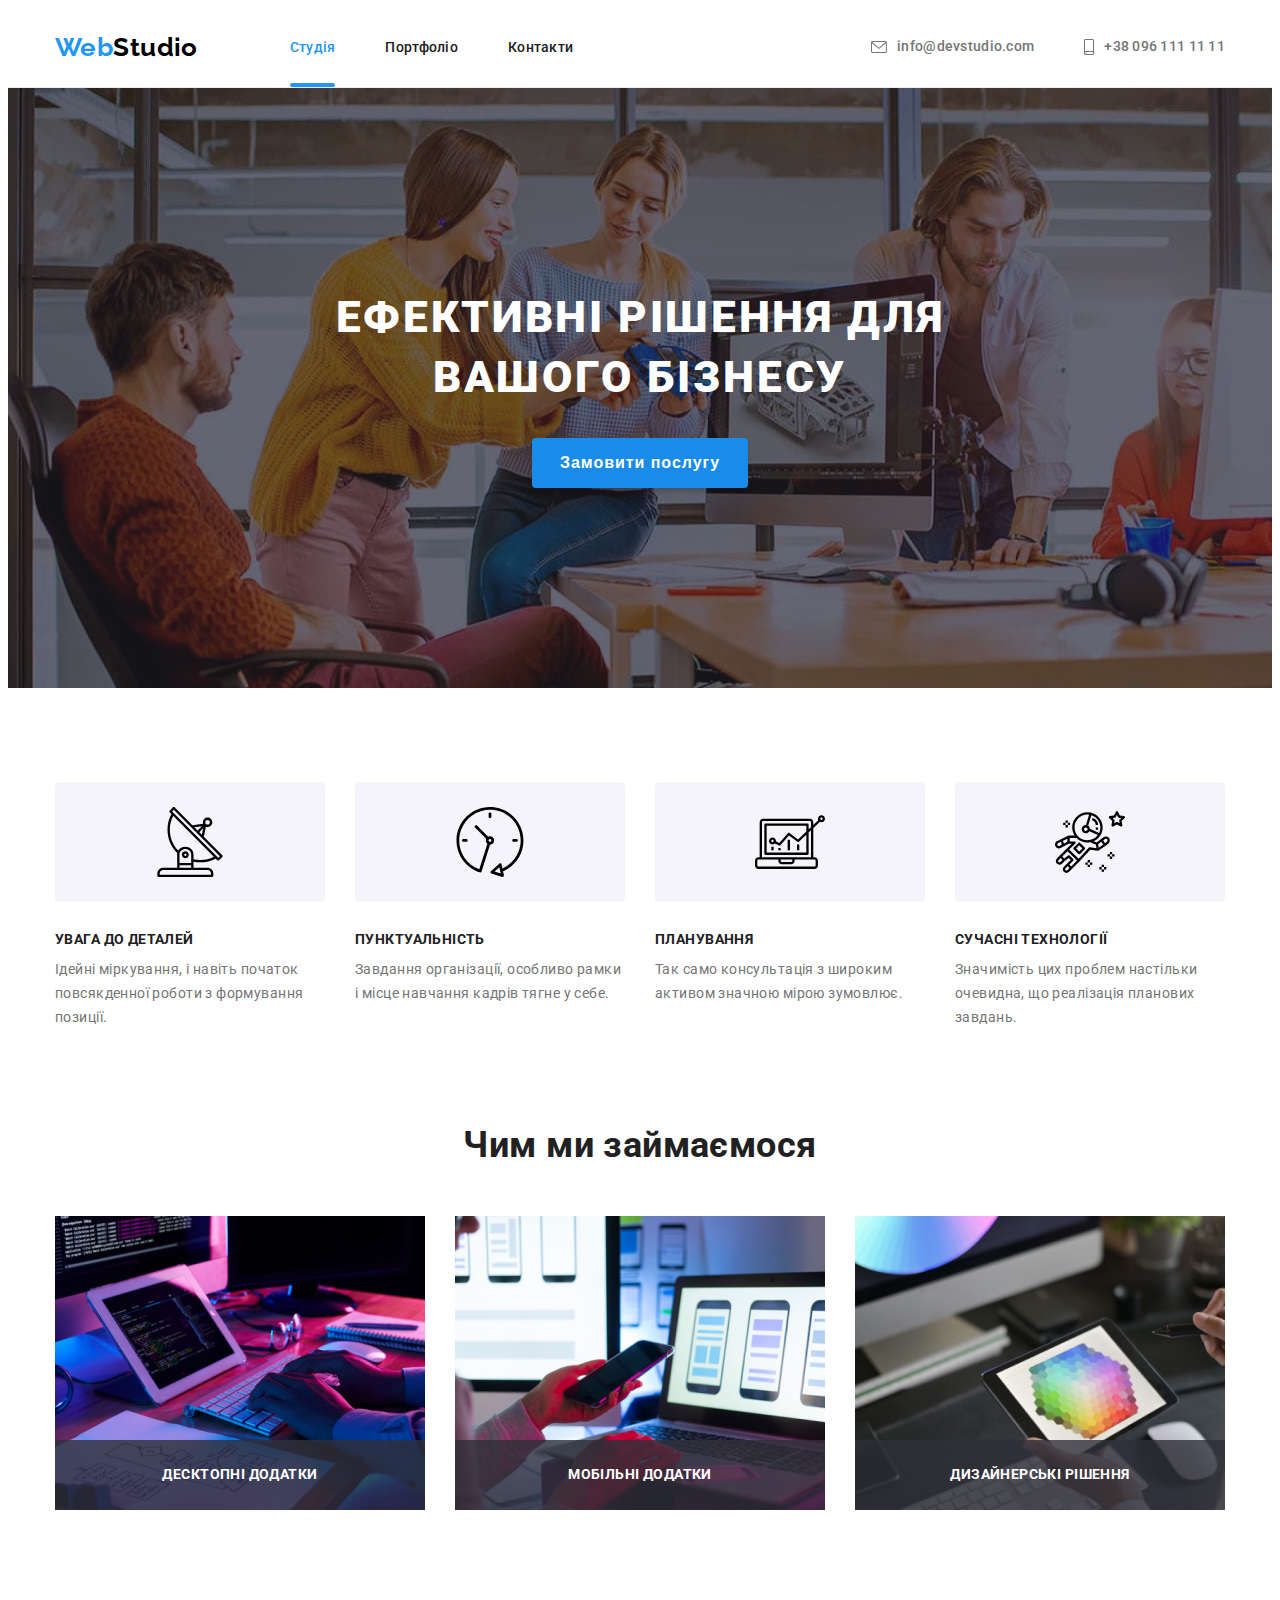
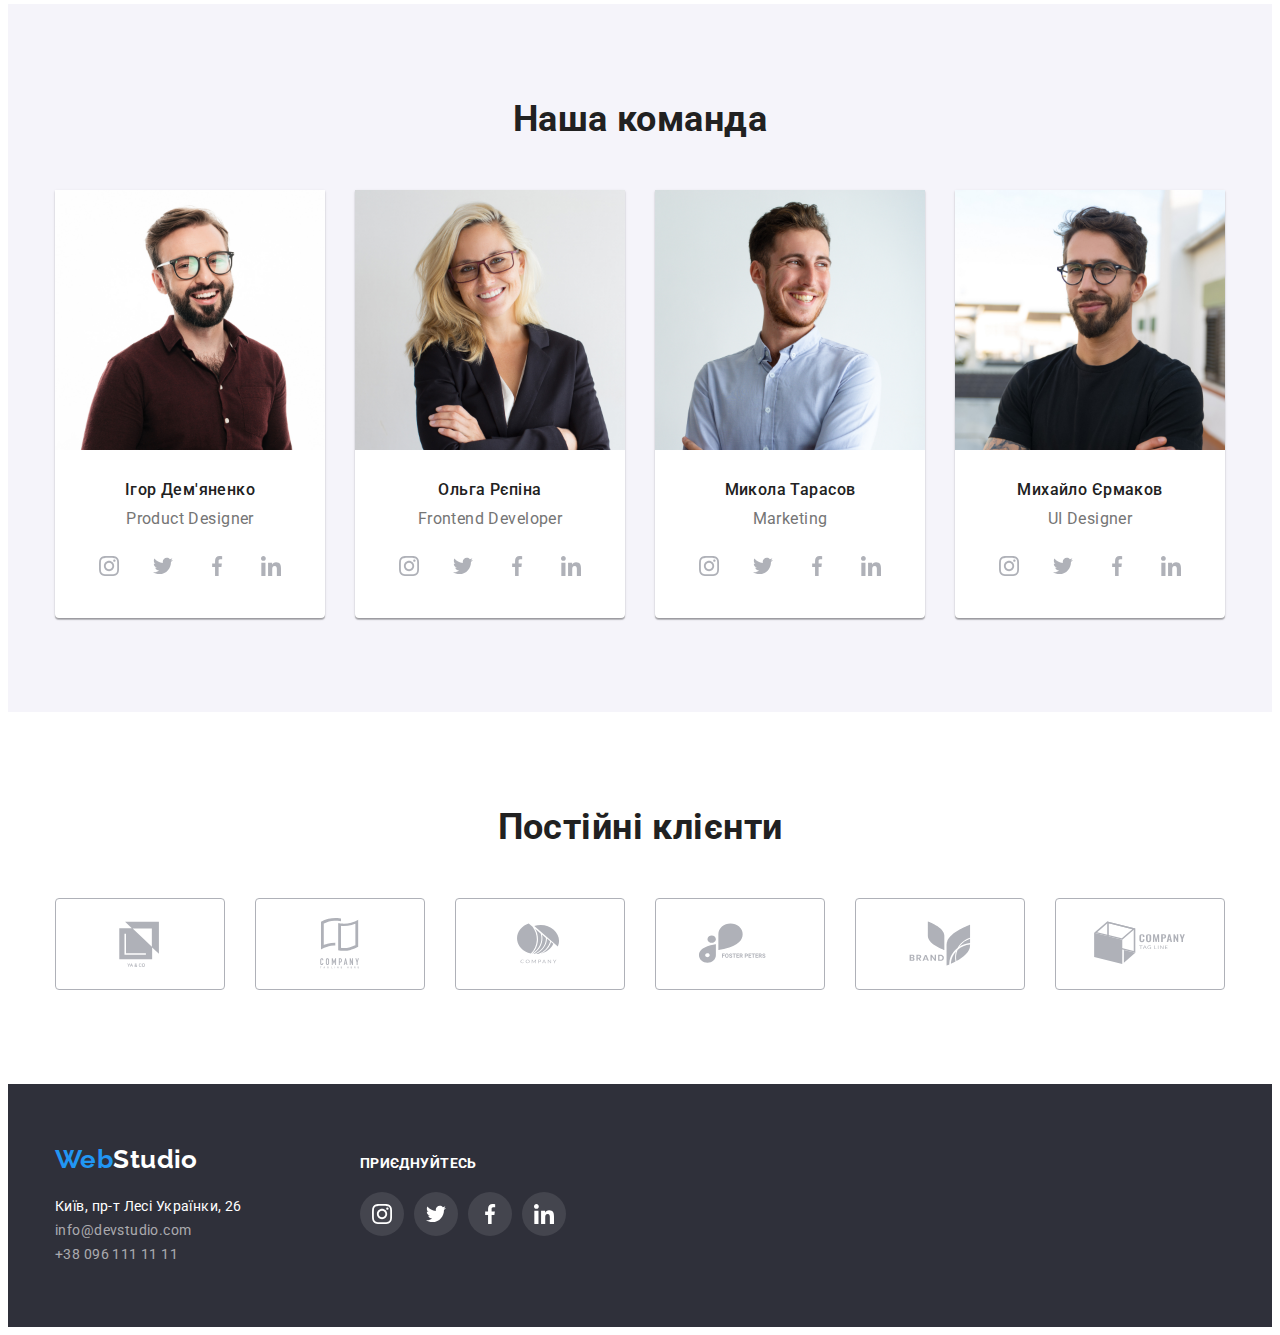
==== index.html @ 35d329d9 "оформлення форми" ====
<!DOCTYPE html>
<html lang="uk">
<head>
    <meta charset="UTF-8">  
    <meta http-equiv="X-UA-Compatible" content="IE=edge">
    <meta name="viewport" content="width=device-width, initial-scale=1.0">
    <title lang="en">WebStudio</title>
    <link rel="preconnect" href="https://fonts.googleapis.com">
    <link rel="preconnect" href="https://fonts.gstatic.com" crossorigin>
    <link href="https://fonts.googleapis.com/css2?family=Raleway:wght@700&display=swap" rel="stylesheet">
    <link rel="preconnect" href="https://fonts.googleapis.com">
    <link rel="preconnect" href="https://fonts.gstatic.com" crossorigin>
    <link href="https://fonts.googleapis.com/css2?family=Roboto:wght@400;500;700;900&display=swap" rel="stylesheet">
    <link rel="stylesheet" href="https://cdnjs.cloudflare.com/ajax/libs/modern-normalize/1.1.0/modern-normalize.min.css" integrity="sha512-wpPYUAdjBVSE4KJnH1VR1HeZfpl1ub8YT/NKx4PuQ5NmX2tKuGu6U/JRp5y+Y8XG2tV+wKQpNHVUX03MfMFn9Q==" crossorigin="anonymous" referrerpolicy="no-referrer" />
    <link rel="stylesheet" href="./css/styles.css" />
</head>

<body>

    <header class="header">
        <div class="container header-container">
            <nav class="navigation">
                <a class="logo-link" href="index.html"> 
                    Web<span class="logo-link-black">Studio</span>
                </a>

                <ul class="nav-list list">
                    <li class="nav-list-item">
                        <a class="nav-list-item-link link current" href="index.html">Студія</a></li>
                    <li class="nav-list-item">
                        <a class="nav-list-item-link link" href="portfolio.html">Портфоліо</a></li>
                    <li class="nav-list-item">
                        <a class="nav-list-item-link link" href="#контакти">Контакти</a></li>
                    </ul>
            </nav>
        
            <ul class="contact-list list">
            <!--посилання, що відкриває вікно для написання електронного листа та посилання на здійснення дзвінку-->
                <li class="contact-list-item list"> 
                    <a class="contact-list-link" href="mailto:info@devstudio.com">
                        <svg class="email-icon">
                            <use href="./img/icons.svg#envelope"></use>
                        </svg>info@devstudio.com</a></li>
                <li class="contact-list-item list"> 
                    <a class="contact-list-link" href="tel:+380961111111">
                        <svg class="phone-icon">
                            <use href="./img/icons.svg#smartphone"></use>
                        </svg>+38 096 111 11 11</a></li>
            </ul>
        </div>
    </header>

    <main>
        <!-- HERO -->
        <section class="hero">
            <div class="container hero-container">
                <h1 class="main-title">Ефективні рішення для вашого бізнесу</h1>
                <button type="button" class="modal-btn" data-modal-open>Замовити послугу</button>
            </div>
        </section>

        <section class="section">
            <div class="container features-container">
                <ul class="features-list list">

                    <li class="feature-item list">
                        <div class="feature-background-icon">
                            <svg class="feature-icon">
                                <use href="./img/icons.svg#antenna"></use>
                            </svg>
                        </div>
                        <h3 class="title-description">УВАГА ДО ДЕТАЛЕЙ</h3>
                        <p class="description" >Ідейні міркування, і навіть початок повсякденної роботи з формування позиції.</p>
                    </li>

                    <li class="feature-item list">
                        <div class="feature-background-icon">
                            <svg class="feature-icon">
                                <use href="./img/icons.svg#clock"></use>
                            </svg>
                        </div>
                        <h3 class="title-description">ПУНКТУАЛЬНІСТЬ</h3>
                        <p class="description">Завдання організації, особливо рамки і місце навчання кадрів тягне у себе.</p>
                    </li>

                    <li class="feature-item list">
                        <div class="feature-background-icon">
                            <svg class="feature-icon">
                                <use href="./img/icons.svg#diagram"></use>
                            </svg>
                        </div>
                        <h3 class="title-description">ПЛАНУВАННЯ</h3>
                        <p class="description">Так само консультація з широким активом значною мірою зумовлює.</p>
                    </li>

                    <li class="feature-item list">
                        <div class="feature-background-icon">
                            <svg class="feature-icon">
                                <use href="./img/icons.svg#astronaut"></use>
                            </svg>
                        </div>
                        <h3 class="title-description">СУЧАСНІ ТЕХНОЛОГІЇ</h3>
                        <p class="description">Значимість цих проблем настільки очевидна, що реалізація планових завдань.</p>
                    </li>
                </ul>
            </div>
        </section>
        
        <section class="servise-section section">
            <div class="service-container container">
                <h2 class="section-title">Чим ми займаємося</h2>
                <ul class="servise-list list">
                    <li class="servise-item">
                        <div class="service-thumb">
                            <img src="./img/box1.jpg" alt="photo 1" width="370"/>
                            <p class="servise-description">Десктопні додатки</p>
                        </div>
                    </li>
                    <li class="servise-item">
                        <div class="service-thumb">
                            <img src="./img/box2.jpg" alt="photo 2" width="370"/>
                            <p class="servise-description">Мобільні додатки</p>
                        </div>
                    </li>
                    <li class="servise-item">
                        <div class="service-thumb">
                            <img src="./img/box3.jpg" alt="photo 3" width="370"/>
                            <p class="servise-description">Дизайнерські рішення</p>
                        </div>
                    </li>
                </ul>
            </div>
        </section>

        <section class="team-section section">
            <div class="team-container container">
                <h2 class="section-title">Наша команда</h2>
                <ul class="team"> 
                    <li class="team-list list">
                    <!--Фотографії з працівниками з зазначенням імені та посади-->
                        <img src="./img/img.jpg" alt="Фото" width="270"/>
                            <div class="team-container-list">
                                <h3 class="team-title-description">Ігор Дем'яненко</h3>
                                <p class="team-description">Product Designer</p>
                                <ul class="social-container list">
                                    <li class="social-list-item">
                                        <a href="#" class="social-item-link">
                                            <svg class="social-icon">
                                                <use href="./img/icons.svg#instagram"></use>
                                            </svg>
                                        </a>
                                    </li>
                                    <li class="social-list-item">
                                    <a href="#" class="social-item-link">
                                        <svg class="social-icon">
                                            <use href="./img/icons.svg#twitter"></use>                                                           </use>
                                        </svg>
                                    </a>
                                </li>
            
                                <li class="social-list-item">
                                    <a href="#" class="social-item-link">
                                        <svg class="social-icon">
                                            <use href="./img/icons.svg#facebook"></use>                                                           </use>
                                        </svg>
                                    </a>
                                </li>
            
                                <li class="social-list-item">
                                    <a href="#" class="social-item-link">
                                        <svg class="social-icon">
                                            <use href="./img/icons.svg#linkedin"></use>                                                           </use>
                                        </svg>
                                    </a>
                                </li>
                            </ul>
                        </div>
                    </li>

                    <li class="team-list list">
                        <!--Фотографії з працівниками з зазначенням імені та посади-->
                        <img src="./img/img1.jpg" alt="Фото" width="270"/>
                        <div class="team-container-list">
                            <h3 class="team-title-description">Ольга Рєпіна</h3>
                            <p class="team-description">Frontend Developer</p>
                            <ul class="social-container list">
                                <li class="social-list-item">
                                    <a href="#" class="social-item-link">
                                        <svg class="social-icon">
                                            <use href="./img/icons.svg#instagram"></use>
                                        </svg>
                                    </a>
                                </li>
            
                                <li class="social-list-item">
                                    <a href="#" class="social-item-link">
                                        <svg class="social-icon">
                                            <use href="./img/icons.svg#twitter"></use>                                                           </use>
                                        </svg>
                                    </a>
                                </li>
            
                                <li class="social-list-item">
                                    <a href="#" class="social-item-link">
                                        <svg class="social-icon">
                                            <use href="./img/icons.svg#facebook"></use>                                                           </use>
                                        </svg>
                                    </a>
                                </li>
            
                                <li class="social-list-item">
                                    <a href="#" class="social-item-link">
                                        <svg class="social-icon">
                                            <use href="./img/icons.svg#linkedin"></use>                                                           </use>
                                        </svg>
                                    </a>
                                </li>
                            </ul>
                        </div>
                    </li>

                    <li class="team-list list">
                        <!--Фотографії з працівниками з зазначенням імені та посади-->
                        <img src="./img/img2.jpg" alt="Фото" width="270"/>
                        <div class="team-container-list">
                            <h3 class="team-title-description">Микола Тарасов</h3>
                            <p class="team-description">Marketing</p>
                            <ul class="social-container list">
                                <li class="social-list-item">
                                    <a href="#" class="social-item-link">
                                        <svg class="social-icon">
                                            <use href="./img/icons.svg#instagram"></use>
                                        </svg>
                                    </a>
                                </li>
            
                                <li class="social-list-item">
                                    <a href="#" class="social-item-link">
                                        <svg class="social-icon">
                                            <use href="./img/icons.svg#twitter"></use>                                                           </use>
                                        </svg>
                                    </a>
                                </li>
            
                                <li class="social-list-item">
                                    <a href="#" class="social-item-link">
                                        <svg class="social-icon">
                                            <use href="./img/icons.svg#facebook"></use>                                                           </use>
                                        </svg>
                                    </a>
                                </li>
            
                                <li class="social-list-item">
                                    <a href="#" class="social-item-link">
                                        <svg class="social-icon">
                                            <use href="./img/icons.svg#linkedin"></use>                                                           </use>
                                        </svg>
                                    </a>
                                </li>
                            </ul>
                        </div>
                    </li>

                    <li class="team-list list">
                        <!--Фотографії з працівниками з зазначенням імені та посади-->
                        <img src="./img/img3.jpg" alt="Фото" width="270"/>
                        <div class="team-container-list">
                            <h3 class="team-title-description">Михайло Єрмаков</h3>
                            <p class="team-description">UI Designer</p>
                            <ul class="social-container list">
                                <li class="social-list-item">
                                    <a href="#" class="social-item-link">
                                        <svg class="social-icon">
                                            <use href="./img/icons.svg#instagram"></use>
                                        </svg>
                                    </a>
                                </li>
            
                                <li class="social-list-item">
                                    <a href="#" class="social-item-link">
                                        <svg class="social-icon">
                                            <use href="./img/icons.svg#twitter"></use>                                                           </use>
                                        </svg>
                                    </a>
                                </li>
            
                                <li class="social-list-item">
                                    <a href="#" class="social-item-link">
                                        <svg class="social-icon">
                                            <use href="./img/icons.svg#facebook"></use>                                                           </use>
                                        </svg>
                                    </a>
                                </li>
            
                                <li class="social-list-item">
                                    <a href="#" class="social-item-link">
                                        <svg class="social-icon">
                                            <use href="./img/icons.svg#linkedin"></use>                                                           </use>
                                        </svg>
                                    </a>
                                </li>
                            </ul>
                        </div>
                    </li>
                </ul>
            </div>
        </section>

        <section class="clients section">
            <div class="clients-container">
                <h2 class="section-title">Постійні клієнти</h2>
                <ul class="clients-list">
                    <li class="clients-icon">
                        <a href="#" class="clients-link">
                            <svg class="icon-client">
                                <use href="./img/icons.svg#client-1"></use>
                            </svg>
                        </a>
                    </li>
                    <li class="clients-icon">
                        <a href="#" class="clients-link">
                            <svg class="icon-client">
                                <use href="./img/icons.svg#client-2"></use>
                            </svg>
                        </a>
                    </li>

                    <li class="clients-icon">
                        <a href="#" class="clients-link">
                            <svg class="icon-client">
                                <use href="./img/icons.svg#client-3"></use>
                            </svg>
                        </a>
                    </li>

                    <li class="clients-icon">
                        <a href="#" class="clients-link">
                            <svg class="icon-client">
                                <use href="./img/icons.svg#client-4"></use>
                            </svg>
                        </a>
                    </li>

                    <li class="clients-icon">
                        <a href="#" class="clients-link">
                            <svg class="icon-client">
                                <use href="./img/icons.svg#client-5"></use>
                            </svg>
                        </a>
                    </li>

                    <li class="clients-icon">
                        <a href="#" class="clients-link">
                            <svg class="icon-client">
                                <use href="./img/icons.svg#client-6"></use>
                            </svg>
                        </a>
                    </li>
                </ul>

            </div>

        </section>
    </main>    

    <footer class="footer">
        <div class="footer-container container">
            <div class="footer-address-container">
                <ul class="footer-list">
                    <a class="logo-link link" href="index.html"> 
                        Web<span class="logo-link-white">Studio</span>
                    </a>
                                        
                    <address class="footer-address">
                            <ul class="footer-adress-list list">
                                <li class="footer-contact-list"> 
                                    <a class="footer-adress-link link" href="address">Київ, пр-т Лесі Українки, 26</a></li>
                                <li class="footer-contact-list"> 
                                    <a class="footer-contact-link link" href="mailto:info@devstudio.com">info@devstudio.com</a></li>
                                <li class="footer-contact-list"> 
                                    <a class="footer-contact-link link" href="tel:+380961111111">+38 096 111 11 11</a></li>
                            </ul>
                    </address>
                </ul>
            </div>

            <div class="social-list footer-social-container">
                <p class="footer-social">приєднуйтесь</p>
                <ul class="social-container list">
                    <li class="social-list-item">
                        <a href="#" class="footer-social-item-link">
                            <svg class="social-icon">
                                <use href="./img/icons.svg#instagram"></use>
                            </svg>
                        </a>
                    </li>
                    <li class="social-list-item">
                    <a href="#" class="footer-social-item-link">
                        <svg class="social-icon">
                            <use href="./img/icons.svg#twitter"></use>                                                           </use>
                        </svg>
                    </a>
                </li>

                <li class="social-list-item">
                    <a href="#" class="footer-social-item-link">
                        <svg class="social-icon">
                            <use href="./img/icons.svg#facebook"></use>                                                           </use>
                        </svg>
                    </a>
                </li>

                <li class="social-list-item">
                    <a href="#" class="footer-social-item-link">
                        <svg class="social-icon">
                            <use href="./img/icons.svg#linkedin"></use>                                                           </use>
                        </svg>
                    </a>
                </li>
            </ul>
            </div>
        </footer>


        <div class="backdrop is-hidden" data-modal>
            <div class="modal">
                <button data-modal-close type="button" class="close-button">
                    <svg class="close">
                        <use href="./img/icons.svg#close-black-18dp"></use>
                    </svg>
                </button>

                <p class="form-title">Залиште свої дані, ми вам передзвонимо</p>
                <div class="form-box">
                    <div class="form-field">
                        <label for="name" class="form-label">Ім'я
                            <input type="text" class="form-input" name="name">
                                <svg class="input-icon">
                                    <use href="./img/icons.svg#person-black-18dp"></use>
                                </svg>
                        </input>
                        </label>
                    </div>

                    <div class="form-field">
                        <label for="tel" class="form-label">Телефон
                            <svg class="input-icon">
                                <use href="./img/icons.svg#phone-black-18dp"></use>
                            </svg>
                            <input type="tel" class="form-input" name="tel">
                            </input>
                        </label>
                    </div>

                    <div class="form-field">
                        <label for="email" class="form-label">Пошта
                            <input type="email" class="form-input" name="email">
                                <svg class="input-icon">
                                    <use href="./img/icons.svg#email-black-18dp"></use>
                                </svg>
                            </input>
                        </label>
                    </div>

                    <div class="form-field">
                        <label for="comment" class="form-label">Коментар
                            <textarea for="comment" class="form-input-comment" placeholder="Введіть текст"></textarea>
                        </label>
                    </div>

                </div>

                <button type="submit" class="form-button">Відправити</button>
            </div>
        </div>
    <script src="./js/modal.js"></script>    
</body>

</html>
---- css/styles.css ----
:root {
--primary-font-family: "Roboto", sans-serif;
--secondary-font-family: "Raleway", sans-serif;
--primary-text-color: #212121;
--secondary-text-color: #757575;
--main-text-title-color: #FFFFFF;
--color-hover: #2196F3;
--black-background: #2F303A;
--header-logo-black: #000000;
--team-background: #F5F4FA;
--outline-portfolio-card-color: #EEEEEE;
--filter-button-background: #F5F4FA;
--border-bottom-color: #ECECEC;
--background-hero: #C4C4C4;
--fill-icon: #AFB1B8;
}
html {
    box-sizing: border-box;
}
*, ::after, ::before {
    box-sizing: border-box;
}

body {
    font-family: var(--primary-font-family);
    color: var(--primary-text-color);
    letter-spacing: 0.03em;
    font-size: 14px;
    font-weight: 400;
}

.list,
.link {
    list-style: none;
    text-decoration: none;
}

h1, h2, h3, h4, h5, h6, p {
    margin-top: 0;
    margin-bottom: 0;
}
 ul,
 li {
    margin-top: 0;
    margin-bottom: 0;
    padding-left: 0;
    list-style: none;
 }
 img {
    display: block;
    height: auto;
    max-width: 100%;
 }
.container {
    width: 1200px;
    padding-left: 15px;
    padding-right: 15px;
    margin-left: auto;
    margin-right: auto;
    }

/* Logo-link start */
.logo-link {
    text-decoration: none;
    font-family: var(--secondary-font-family);
    font-weight: 700;
    font-size: 26px;
    line-height: 1.19;
    /* identical to box height */
    color: var(--color-hover);
    margin-right: 92px;
}
.logo-link-black {
    text-decoration: none;
    font-family: var(--secondary-font-family);
    font-weight: 700;
    font-size: 26px;
    line-height: 1.19;
    /* identical to box height */
    color: var(--header-logo-black)
}
/* Logo-link end */

/* Header start */
.header-container {
    display: flex;
    align-items: center;
}
.header {
    padding-top: 24px;
    padding-bottom: 25px;
    height: 80px;
    border-bottom: 1px solid var(--border-bottom-color);
}
.navigation {
    display: flex;
    align-items: center;
}
.nav-list,
.contact-list {
    display: flex;
    align-items: center;
}
.nav-list-item-link {
    font-weight: 500;
    line-height: 1.14;
    letter-spacing: 0.02em;
    color: var(--primary-text-color);
}
.nav-list-item .link.current:after {
    content: "";
    position: absolute;
    top: 44px;
    left: 0px;

    display: block;
    width: 100%;
    height: 4px;
    border-radius: 2px;
    background: var(--color-hover);
    opacity: 1;
}
.nav-list-item{
    position: relative;

}
.link.current {
    color: var(--color-hover);
}

.nav-list-item:not(:last-child),
.contact-list-item:not(:last-child) {
    margin-right: 50px;
}
.contact-list-link {
    text-decoration: none;
    font-weight: 500;
    line-height: 1.14;
    letter-spacing: 0.02em;
    color: var(--secondary-text-color);

    fill: currentColor;
    display: flex;
    align-items: center;

    transition-property: color;
    transition-duration: 250ms;
    transition-timing-function: (0.4, 0, 0.2, 1);
}
.email-icon {
    width: 16px;
    height: 12px;
    margin-right: 10px;
}
.phone-icon {
    width: 10px;
    height: 16px;
    margin-right: 10px;
}

.contact-list-link:hover,
.contact-list-link:focus {
    color: var(--color-hover);
}

.contact-list {
    margin-left: auto;
}
/* Navigation end */

/* HERO */
.hero {
    background: var(--background-hero);
    max-width: 1600px;
    margin-left: auto;
    margin-right: auto;
    padding-top: 200px;
    padding-bottom: 200px;
    text-align: center;
    background-image: linear-gradient(to right, rgba(47, 48, 58, 0.4), rgba(47, 48, 58, 0.4)), url(../img/hero.jpg);
}

.main-title {
    font-weight: 900;
    font-size: 44px;
    line-height: 1.36;
    /* or 136% */
    letter-spacing: 0.06em;
    text-transform: uppercase;
    color: var(--main-text-title-color);
    width: 696px;
    margin-left: auto;
    margin-right: auto;
    text-align: center;
}

.modal-btn {
    font-weight: 700;
    font-size: 16px;
    line-height: 1.88;
    /* identical to box height, or 188% */
    min-width: 216px;
    padding: 10px 16px;
    letter-spacing: 0.06em;
    color: var(--main-text-title-color);
    box-shadow: 0px 4px 4px rgba(0, 0, 0, 0.15);
    border-radius: 4px;
    border: 0px;
    background: #188CE8;
    cursor: pointer;
    margin-top: 30px;
}

.modal-btn:active {
    background: var(--color-hover);
}
/* HERO END */

/* section start */
.section {
    padding-top: 94px;
    padding-bottom: 94px;
}
.features-container {
    display: flex;
}
.features-list {
    gap: 30px;
    display: flex;
}
.feature-background-icon {
    background-color: var(--filter-button-background);
    border-radius: 4px;
    width: 270px;
    height: 120px;
    margin-bottom: 30px;
    display: flex;
    justify-content: center;
    align-items: center;
}
.feature-icon {
    width: 70px;
    height: 70px;
}

.title-description {
    font-weight: 700;
    line-height: 1.14;
    font-size: 14px;
    text-transform: uppercase;
    color: var(--primary-text-color);
    margin-bottom: 10px;
}
.description{
    line-height: 1.71;
    /* or 171% */
    color: var(--secondary-text-color);
}
.servise-section {
    padding-top: 0px;
}
.section-title {
    font-weight: 700;
    font-size: 36px;
    line-height: 1.17;
    color: var(--primary-text-color);
    margin-bottom: 50px;
    text-align: center;
}
.servise-list {
    display: flex;
}
.service-thumb {
    position: relative;

}
.servise-item:not(:last-child) {
    margin-right: 30px;
}
.servise-description {
    font-weight: 700;
    line-height: 1.14;
    text-align: center;
    text-transform: uppercase;
    color: var(--main-text-title-color);
    background: rgba(47, 48, 58, 0.8);
    width: 100%;
    height: 70px;
    display: flex;
    justify-content: center;
    align-items: center;

    position: absolute;
    bottom: 0;

    opacity: 1;
}

.servise-list,
.servise-item,
.team,
.footer-adress-link,
.footer-adress-list,
.footer-contact-link {
    font-style: normal;
}
/* Features end */

/* Our team start */
.team {
    display: flex;
    flex-wrap: wrap;
    justify-content: space-between;
}
.team-section {
    height: auto;
    background: var(--team-background);
}

.team-list {
    display: block;
    background: var(--main-text-title-color);
    /* material shadow v1 */
    box-shadow: 0px 1px 3px rgba(0, 0, 0, 0.12), 0px 1px 1px rgba(0, 0, 0, 0.14), 0px 2px 1px rgba(0, 0, 0, 0.2);
    border-radius: 0px 0px 4px 4px;
    text-align: center;
}
.team-container-list {
    padding-top: 30px;
    padding-bottom: 30px;
}
.team-title-description {
    font-weight: 500;
    font-size: 16px;
    line-height: 1.19;
    /* identical to box height */
    color: var(--primary-text-color);
    margin-bottom: 10px;
}
.team-description {
    font-size: 16px;
    line-height: 1.19;
    /* identical to box height */
    color: var(--secondary-text-color);
    margin-bottom: 16px;
}
/* social link start */
.social-container {
    font-weight: 700;
    line-height: 1.14;
    text-transform: uppercase;
    color: var(--main-text-title-color);
    display: flex;
    justify-content: center;
    align-content: center;

}
.social-list-item {
    height: 44px;
    width: 44px;
    display: flex;
    align-content: center;
    justify-content: center;
    background: rgba(255, 255, 255, 0.1);
    border-radius: 50%;

}
.social-list-item:not(:last-child) {
    margin-right: 10px;
}
.social-item-link {
    height: 100%;
    width: 100%;
    display: flex;
    align-content: center;
    justify-content: center;
    border-radius: 50%;
    padding: 12px;
    fill: var(--fill-icon);

    transition-property: background-color, fill, stroke;
    transition-duration: 250ms, 250ms;
    transition-timing-function: cubic-bezier(0.4, 0, 0.2, 1), cubic-bezier(0.4, 0, 0.2, 1);
}

.social-item-link:hover,
.social-item-link:focus {
    background-color: var(--color-hover);
    fill: var(--main-text-title-color);
    stroke: 1px solid #000000;
}

/* Our team end */

/* Clients start */

.clients-container {
    height: 184px;
    width: 1170px;
    margin-left: auto;
    margin-right: auto;
}
.clients-list {
    margin-top: 50px;
    display: flex;
    justify-content: space-between;
    text-align: center;
}
.clients-icon {
    width: 170px;
    height: 92px;
    justify-content: space-between;
    text-align: center;
    display: flex;

}
.clients-link {
    width: 100%;
    height: 100%;
    fill: var(--fill-icon);
    padding: 16px 32px;
    border: 1px solid #AFB1B8;
    border-radius: 4px;

    transition-property: border, fill;
    transition-duration: 250ms, 250ms;
    transition-timing-function: cubic-bezier(0.4, 0, 0.2, 1), cubic-bezier(0.4, 0, 0.2, 1);
}

.icon-client {
    width: 100%;
    height: 100%;
}
.clients-link:hover,
.clients-link:focus {
    border: 1px solid var(--color-hover);
    fill: var(--color-hover);
}
/* Clients end */

/* Footer start */
.footer {
    padding-top: 60px;
    padding-bottom: 60px;
    background: var(--black-background);
}

.footer-container {
    display: flex;
    margin-right: auto;
    align-items: baseline;
}
.footer-address-container {
    width: auto;
    margin-right: 70px;
}

.logo-link {
    text-decoration: none;
    font-family: var(--secondary-font-family);
    font-weight: 700;
    font-size: 26px;
    line-height: 1.19;
    /* identical to box height */
    color: var(--color-hover);
}
.logo-link-white {
    font-weight: 700;
    font-size: 26px;
    line-height: 1.19;
    /* identical to box height */
    color: var(--main-text-title-color);
}
.footer-adress-link {
    line-height: 1.71;
    /* or 171% */
    color: var(--main-text-title-color);
}
.footer-contact-link {
    line-height: 1.71;
    /* or 171% */
    color: rgba(255, 255, 255, 0.6);
}
.footer-adress-list {
    margin-top: 20px;
}
.footer-adress-list:not(:last-child) {
    margin-bottom: 9px;
}
.footer-social-container {
    gap: 10px;
}
.footer-social {
    color: var(--main-text-title-color);
    font-weight: 700;
    line-height: 1.14;
    text-transform: uppercase;
    margin-bottom: 20px;
}

.footer-social-item-link {
    height: 100%;
    width: 100%;
    display: flex;
    align-content: center;
    justify-content: center;
    border-radius: 50%;
    padding: 12px;
    fill: var(--main-text-title-color);

    transition-property: background-color;
    transition-duration: 250ms;
    transition-timing-function: cubic-bezier(0.4, 0, 0.2, 1);

}
.footer-social-item-link:hover,
.footer-social-item-link:focus {
    background-color: var(--color-hover);
}
/* Footer end */

/* Portfolio start */
.nav-list-item-link {
    transition-property: color;
    transition-duration: 250ms;
    transition-timing-function: cubic-bezier(0.4, 0, 0.2, 1);
}

.nav-list-item-link:hover,
.nav-list-item-link:focus {
    color: var(--color-hover);
}

/* Portfolio filter start */

.filter-btn-list {
    display: flex;
    justify-content: center;
}
.filter-btn-list-item:not(:last-child) {
    margin-right: 8px;
    margin-bottom: 50px;
}
.filter-btn {
    font-weight: 500;
    font-size: 16px;
    line-height: 1.63;
    /* identical to box height, or 162% */
    color: var(--primary-text-color);
    background: var(--filter-button-background);
    border-radius: 4px;
    cursor: pointer;
    border: 0;
    text-align: center;
    padding: 6px 22px;

    transition-property: color, background-color, box-shadow;
    transition-duration: 250ms, 250ms, 250ms;
    transition-timing-function: cubic-bezier(0.4, 0, 0.2, 1), cubic-bezier(0.4, 0, 0.2, 1), cubic-bezier(0.4, 0, 0.2, 1);
}

.filter-btn:active,
.filter-btn:hover,
.filter-btn:focus {
    color: var(--main-text-title-color);
    background-color: var(--color-hover);
    box-shadow: 0px 3px 1px rgba(0, 0, 0, 0.1), 0px 1px 2px rgba(0, 0, 0, 0.08), 0px 2px 2px rgba(0, 0, 0, 0.12);
}
/* Portfolio filter end */

/* Portfolio Card Set start*/
.portfolio-list-item {
    padding: 0;
    margin: 0;
    background: var(--main-text-title-color);
}

.portfolio-list {
    display: flex;
    flex-wrap: wrap;
    margin-top: -30px;
    margin-left: -30px;
}

.portfolio-list-item {
    flex-basis: calc(100% / 3 -30px);
    margin-left: 30px;
    margin-top: 30px;

    transition: box-shadow 250ms cubic-bezier(0.4, 0, 0.2, 1);
}

.portfolio-thumb {
    position: relative;
    display: flex;
    width: 370px;

    overflow: hidden;
}

.thumb-description {
    position: absolute;
    font-size: 18px;
    line-height: 1.56;
    color: var(--main-text-title-color);

    top: 20%;
    left: 9%;
    right: 9%;

}

.description-overlay {
    position: absolute;
    width: 100%;
    height: 100%;
    background: rgba(33, 150, 243, 0.9);
    bottom: 0;
    right: 0;

    transform: translateY(100%);
    transition: transform 250ms cubic-bezier(0.4, 0, 0.2, 1);
}

.portfolio-list-item:hover,
.portfolio-list-item:focus {
    box-shadow: 0px 1px 1px rgba(0, 0, 0, 0.12), 0px 4px 4px rgba(0, 0, 0, 0.06), 1px 4px 6px rgba(0, 0, 0, 0.16);
}

.portfolio-list-item:hover .description-overlay {
    transform: translateY(0);
}
.total-description {
    border-bottom: 1px solid var(--outline-portfolio-card-color);
    border-left: 1px solid var(--outline-portfolio-card-color);
    border-right: 1px solid var(--outline-portfolio-card-color);
    padding: 20px 24px;
}

.title-portfolio-description {
    font-weight: 700;
    font-size: 18px;
    line-height: 2;
    /* identical to box height, or 200% */
    letter-spacing: 0.06em;
    color: var(--primary-text-color);
    margin-bottom: 4px;
}
.portfolio-description {
    font-size: 16px;
    line-height: 1.88;
    /* identical to box height, or 188% */
    color: var(--secondary-text-color);
}
/* Portfolio Card Set end */

.backdrop {
    position: fixed;
    top: 0;
    left: 0;
    width: 100%;
    height: 100%;
    background: rgba(0, 0, 0, 0.2);

    opacity: 1;
    transition: opacity 250ms cubic-bezier(0.4, 0, 0.2, 1);
}

.backdrop.is-hidden {
    opacity: 0;
    pointer-events: none;
    visibility: hidden;
}

.backdrop.is-hidden .modal {
    transform: translate(-50%, -50%) scale(0.5);
}
.modal {
    position: absolute;
    top: 50%;
    left: 50%;
    transform: translate(-50%, -50%) scale(1);

    width: 528px;
    height: 581px;
    background-color: var(--main-text-title-color);
    box-shadow: 0px 1px 3px rgba(0, 0, 0, 0.12), 0px 1px 1px rgba(0, 0, 0, 0.14), 0px 2px 1px rgba(0, 0, 0, 0.2);
    border-radius: 4px;

    transition: transform 250ms cubic-bezier(0.4, 0, 0.2, 1);
}

.close-button {
    width: 30px;
    height: 30px;
    display: flex;
    border: 1px solid rgba(0, 0, 0, 0.1);
    border-radius: 50%;
    background: var(--main-text-title-color);
    margin-top: 8px;
    margin-left: auto;
    margin-right: 8px;
    cursor: pointer;
}

.close  {
    height: 100%;
    display: flex;
    align-content: center;
    justify-content: center;

}
.close:focus,
.close:hover {
    fill: var(--color-hover);
}
.form-title {
    font-weight: 700;
    font-size: 20px;
    line-height: 1.15;
    text-align: center;
    /* margin-top: 40px; */

}
.form-box {
    display: block ;
    justify-content: center;
    align-items: center;
    width: 448px;
    margin: 12px 40px 20px;

}

.form-label {
    display: flex;
    flex-direction: column;
    margin-bottom: 8px;
    font-weight: 400;
    font-size: 12px;
    line-height: 1.17;
    letter-spacing: 0.01em;
    color: var(--secondary-text-color);
    position: relative;
}
.form-label:hover .form-input,
.form-label:hover .input-icon {
    fill: var(--color-hover);
    border: 1px solid var(--color-hover);
}
.form-input {
    height: 40px;
    border: 1px solid rgba(33, 33, 33, 0.2);
    border-radius: 4px;
    cursor: pointer;

}
.input-icon {
    width: 18px;
    height: 18px;
    position: absolute;
    top: 50%;
    left: 20px;
    transform: translate(-50%);
    display: inline-block;
}

.form-input-comment {
    height: 120px;
    resize: none;
    border: 1px solid rgba(33, 33, 33, 0.2);
    border-radius: 4px;
    cursor: pointer;
}


.form-button {
    padding: 10px 52px;
    font-weight: 700;
    font-size: 16px;
    line-height: 1.88;
    text-align: center;
    letter-spacing: 0.06em;
    color: var(--main-text-title-color);
    box-shadow: 0px 4px 4px rgba(0, 0, 0, 0.15);
    border-radius: 4px;
    border: var(--color-hover);
    background-color: var(--color-hover);

    display: inline-block;
    justify-content: center;
    align-items: center;
    cursor: pointer;
}
.form-button:focus,
.form-button:hover {
    background-color: #188CE8;
}
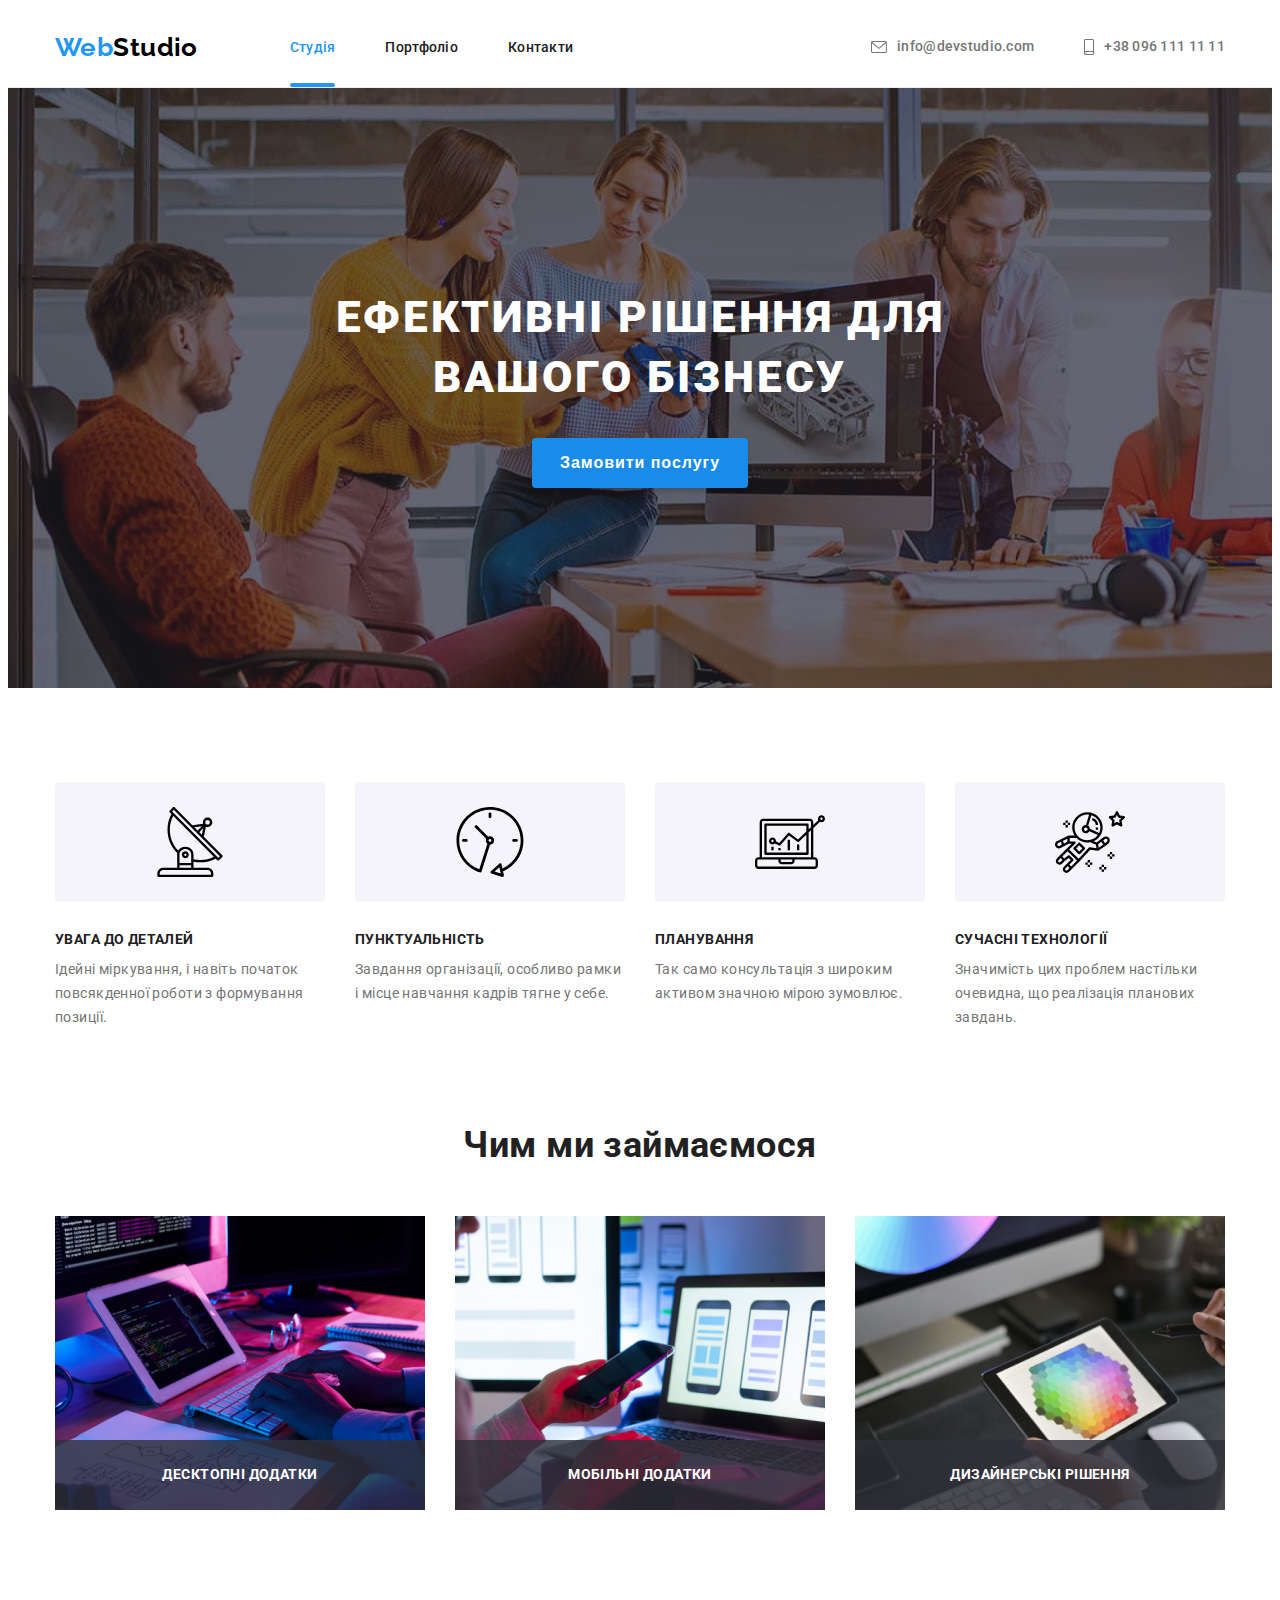
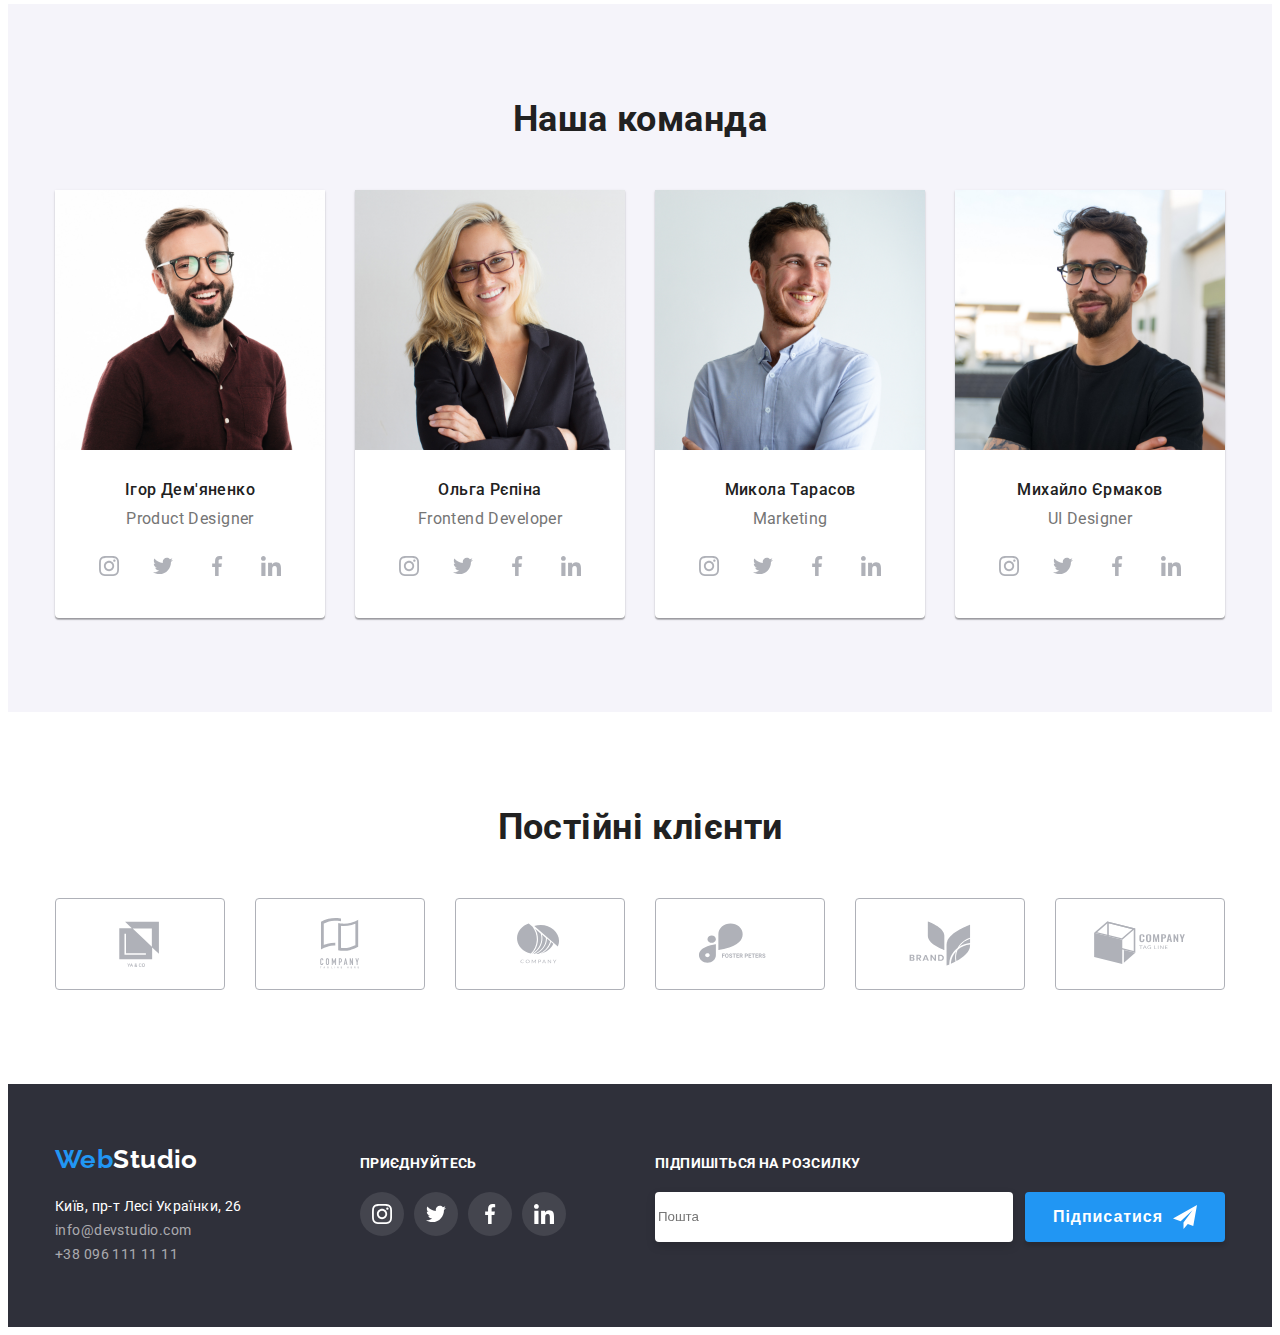
==== commit e7fb3816: "оформлення форми" ====
--- a/index.html
+++ b/index.html
@@ -419,6 +419,21 @@
                 </li>
             </ul>
             </div>
+
+            <div class="footer-form">
+                <p class="footer-social">Підпишіться на розсилку</p>
+                <div class="footer-form-field">
+                    <input type="email" class="footer-form-input" name="email" placeholder="Пошта">
+                        </input>
+                    <button type="submit" class="footer-form-button">Підписатися
+                        <svg class="send-icon">
+                            <use href="./img/icons.svg#icon-send"></use>
+                        </svg>
+                    </button>
+                </div>
+            </div>
+
+
         </footer>
 
 
@@ -432,45 +447,56 @@
 
                 <p class="form-title">Залиште свої дані, ми вам передзвонимо</p>
                 <div class="form-box">
-                    <div class="form-field">
-                        <label for="name" class="form-label">Ім'я
-                            <input type="text" class="form-input" name="name">
-                                <svg class="input-icon">
-                                    <use href="./img/icons.svg#person-black-18dp"></use>
-                                </svg>
+                    <div class="field">
+                        <div class="form-field">
+                            <label for="name" class="form-label">Ім'я
+                                <input type="text" class="form-input" name="name" placeholder=" ">
+                                    <svg class="input-icon">
+                                        <use href="./img/icons.svg#person-black-18dp"></use>
+                                    </svg>
+                                </input>
+                            </label>
+                        </div>
+
+                        <div class="form-field">
+                            <label for="tel" class="form-label">Телефон
+                                <input type="tel" class="form-input" name="tel" placeholder=" ">
+                                    <svg class="input-icon">
+                                        <use href="./img/icons.svg#phone-black-18dp"></use>
+                                    </svg>
+                                </input>
+                            </label>
+                        </div>
+
+                        <div class="form-field">
+                            <label for="email" class="form-label">Пошта
+                                <input type="email" class="form-input" name="email" placeholder=" ">
+                                    <svg class="input-icon">
+                                        <use href="./img/icons.svg#email-black-18dp"></use>
+                                    </svg>
+                                </input>
+                            </label>
+                        </div>
+
+                        <div class="form-field">
+                            <label for="comment" class="form-label">Коментар
+                                <textarea for="comment" id="comment" row="3" placeholder="Введіть текст"></textarea>
+                            </label>
+                        </div>
+                    </div>
+
+                    <label>
+                        <input type="checkbox" name="" value="">
+                        Погоджуюся з розсилкою та приймаю <a href="#">Умови договору</a>
                         </input>
-                        </label>
+                    </label>
+
+                    <div class="btn-box">
+                        <button type="submit" class="form-button">Відправити</button>
                     </div>
-
-                    <div class="form-field">
-                        <label for="tel" class="form-label">Телефон
-                            <svg class="input-icon">
-                                <use href="./img/icons.svg#phone-black-18dp"></use>
-                            </svg>
-                            <input type="tel" class="form-input" name="tel">
-                            </input>
-                        </label>
-                    </div>
-
-                    <div class="form-field">
-                        <label for="email" class="form-label">Пошта
-                            <input type="email" class="form-input" name="email">
-                                <svg class="input-icon">
-                                    <use href="./img/icons.svg#email-black-18dp"></use>
-                                </svg>
-                            </input>
-                        </label>
-                    </div>
-
-                    <div class="form-field">
-                        <label for="comment" class="form-label">Коментар
-                            <textarea for="comment" class="form-input-comment" placeholder="Введіть текст"></textarea>
-                        </label>
-                    </div>
-
+                    
                 </div>
 
-                <button type="submit" class="form-button">Відправити</button>
             </div>
         </div>
     <script src="./js/modal.js"></script>    
--- a/css/styles.css
+++ b/css/styles.css
@@ -517,6 +517,43 @@
 .footer-social-item-link:focus {
     background-color: var(--color-hover);
 }
+.footer-form {
+    margin-left: auto;
+}
+.footer-form-field {
+    display: flex;
+}
+.footer-form-input {
+    width: 358px;
+    margin-right: 12px;
+    border: 1px solid rgba(255, 255, 255, 0.3);
+    filter: drop-shadow(0px 4px 4px rgba(0, 0, 0, 0.15));
+    border-radius: 4px;
+}
+.footer-form-button {
+    background: var(--color-hover);
+    box-shadow: 0px 4px 4px rgba(0, 0, 0, 0.15);
+    border-radius: 4px;
+    border: var(--color-hover);
+    padding: 10px 28px;
+    font-weight: 700;
+    font-size: 16px;
+    line-height: 1.88;
+
+    display: flex;
+    align-items: center;
+    text-align: center;
+    letter-spacing: 0.06em;
+
+    color: var(--main-text-title-color);
+}
+
+.send-icon {
+    height: 24px;
+    width: 24px;
+    fill: var(--main-text-title-color);
+    margin-left: 10px;
+}
 /* Footer end */
 
 /* Portfolio start */
@@ -719,41 +756,52 @@
     font-size: 20px;
     line-height: 1.15;
     text-align: center;
-    /* margin-top: 40px; */
-
-}
+    margin-bottom: 12px;
+}
+
 .form-box {
-    display: block ;
+    display: block;
     justify-content: center;
     align-items: center;
-    width: 448px;
-    margin: 12px 40px 20px;
-
-}
-
+    margin-left: 40px;
+    margin-right: 40px;
+}
+.form-field {
+    margin-top: 10px;
+}
 .form-label {
     display: flex;
     flex-direction: column;
-    margin-bottom: 8px;
     font-weight: 400;
     font-size: 12px;
     line-height: 1.17;
     letter-spacing: 0.01em;
     color: var(--secondary-text-color);
     position: relative;
-}
+
+    transition: fill 250ms cubic-bezier(0.4, 0, 0.2, 1) border 250ms cubic-bezier(0.4, 0, 0.2, 1);
+}
+
 .form-label:hover .form-input,
-.form-label:hover .input-icon {
+.form-label:hover .input-icon,
+.form-input:not(:placeholder-shown) {
     fill: var(--color-hover);
-    border: 1px solid var(--color-hover);
+    border: 2px solid var(--color-hover);
+}
+.form-label:focus .form-input,
+.form-label:focus .input-icon,
+.form-input:not(:placeholder-shown) {
+    fill: var(--color-hover);
+    border: 2px solid var(--color-hover);
+    
 }
 .form-input {
-    height: 40px;
     border: 1px solid rgba(33, 33, 33, 0.2);
     border-radius: 4px;
     cursor: pointer;
-
-}
+    padding: 12px 42px;
+}
+
 .input-icon {
     width: 18px;
     height: 18px;
@@ -762,17 +810,23 @@
     left: 20px;
     transform: translate(-50%);
     display: inline-block;
-}
-
-.form-input-comment {
-    height: 120px;
+    align-content: center;
+    justify-content: center;
+}
+
+#comment {
     resize: none;
     border: 1px solid rgba(33, 33, 33, 0.2);
     border-radius: 4px;
     cursor: pointer;
-}
-
-
+    height: 120px;
+}
+.btn-box {
+    display: flex;
+    justify-content: center;
+    align-items: center;
+    margin-top: 30px;
+}
 .form-button {
     padding: 10px 52px;
     font-weight: 700;
@@ -785,10 +839,6 @@
     border-radius: 4px;
     border: var(--color-hover);
     background-color: var(--color-hover);
-
-    display: inline-block;
-    justify-content: center;
-    align-items: center;
     cursor: pointer;
 }
 .form-button:focus,
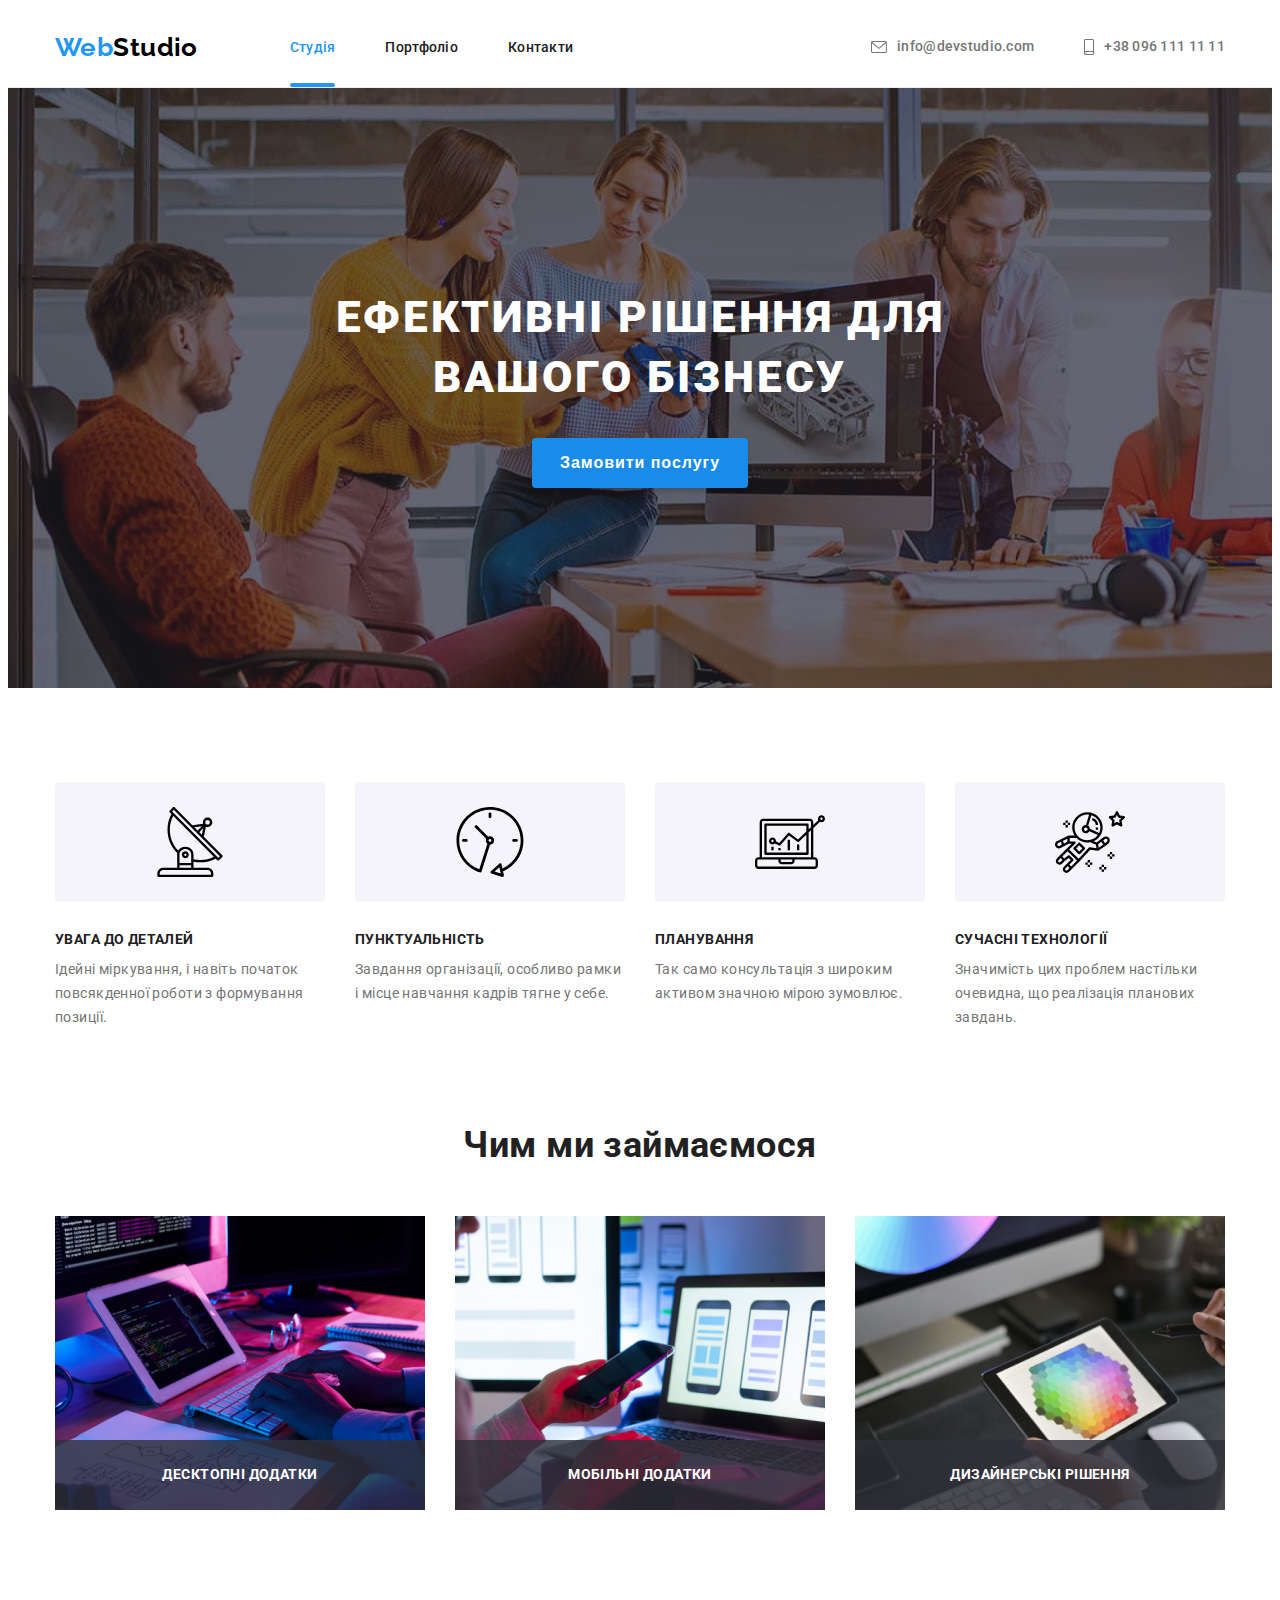
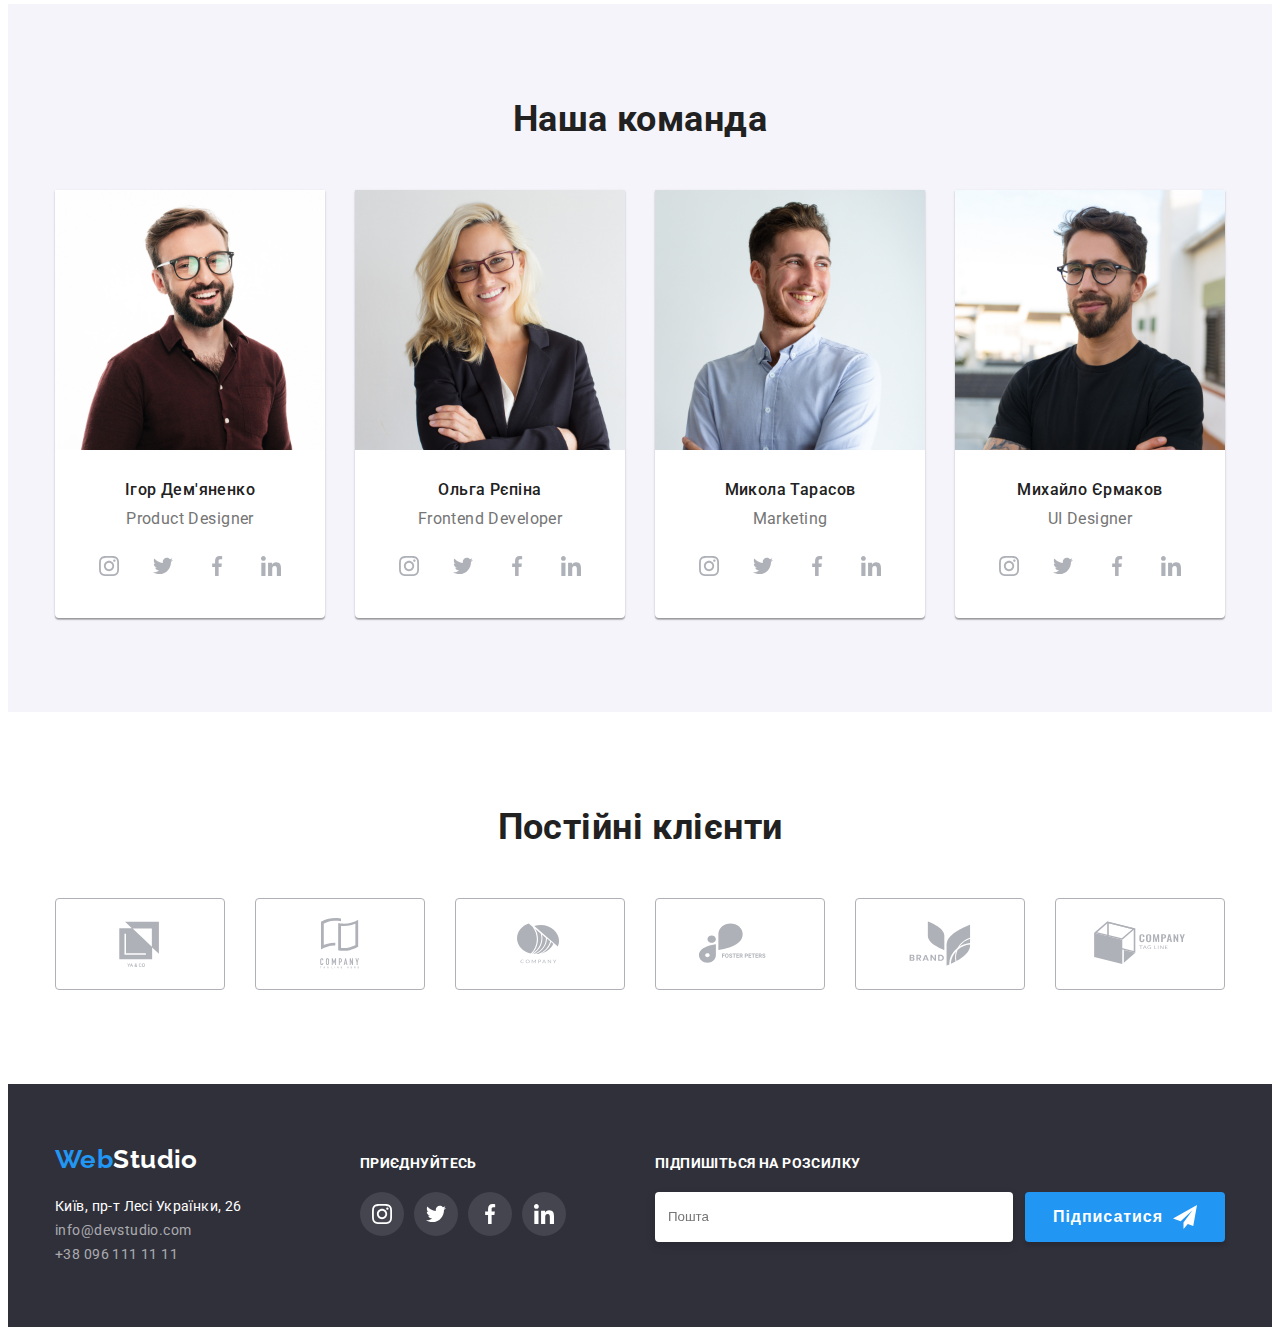
==== commit 173ddc23: "коригування дз" ====
--- a/index.html
+++ b/index.html
@@ -11,8 +11,8 @@
     <link rel="preconnect" href="https://fonts.googleapis.com">
     <link rel="preconnect" href="https://fonts.gstatic.com" crossorigin>
     <link href="https://fonts.googleapis.com/css2?family=Roboto:wght@400;500;700;900&display=swap" rel="stylesheet">
-    <link rel="stylesheet" href="https://cdnjs.cloudflare.com/ajax/libs/modern-normalize/1.1.0/modern-normalize.min.css" integrity="sha512-wpPYUAdjBVSE4KJnH1VR1HeZfpl1ub8YT/NKx4PuQ5NmX2tKuGu6U/JRp5y+Y8XG2tV+wKQpNHVUX03MfMFn9Q==" crossorigin="anonymous" referrerpolicy="no-referrer" />
-    <link rel="stylesheet" href="./css/styles.css" />
+    <link rel="stylesheet" href="https://cdnjs.cloudflare.com/ajax/libs/modern-normalize/1.1.0/modern-normalize.min.css" integrity="sha512-wpPYUAdjBVSE4KJnH1VR1HeZfpl1ub8YT/NKx4PuQ5NmX2tKuGu6U/JRp5y+Y8XG2tV+wKQpNHVUX03MfMFn9Q==" crossorigin="anonymous" referrerpolicy="no-referrer">
+    <link rel="stylesheet" href="./css/styles.css">
 </head>
 
 <body>
@@ -26,12 +26,15 @@
 
                 <ul class="nav-list list">
                     <li class="nav-list-item">
-                        <a class="nav-list-item-link link current" href="index.html">Студія</a></li>
+                        <a class="nav-list-item-link link current" href="index.html">Студія</a>
+                    </li>
                     <li class="nav-list-item">
-                        <a class="nav-list-item-link link" href="portfolio.html">Портфоліо</a></li>
+                        <a class="nav-list-item-link link" href="portfolio.html">Портфоліо</a>
+                    </li>
                     <li class="nav-list-item">
-                        <a class="nav-list-item-link link" href="#контакти">Контакти</a></li>
-                    </ul>
+                        <a class="nav-list-item-link link" href="#контакти">Контакти</a>
+                    </li>
+                </ul>
             </nav>
         
             <ul class="contact-list list">
@@ -112,19 +115,19 @@
                 <ul class="servise-list list">
                     <li class="servise-item">
                         <div class="service-thumb">
-                            <img src="./img/box1.jpg" alt="photo 1" width="370"/>
+                            <img src="./img/box1.jpg" alt="photo 1" width="370">
                             <p class="servise-description">Десктопні додатки</p>
                         </div>
                     </li>
                     <li class="servise-item">
                         <div class="service-thumb">
-                            <img src="./img/box2.jpg" alt="photo 2" width="370"/>
+                            <img src="./img/box2.jpg" alt="photo 2" width="370">
                             <p class="servise-description">Мобільні додатки</p>
                         </div>
                     </li>
                     <li class="servise-item">
                         <div class="service-thumb">
-                            <img src="./img/box3.jpg" alt="photo 3" width="370"/>
+                            <img src="./img/box3.jpg" alt="photo 3" width="370">
                             <p class="servise-description">Дизайнерські рішення</p>
                         </div>
                     </li>
@@ -422,7 +425,7 @@
 
             <div class="footer-form">
                 <p class="footer-social">Підпишіться на розсилку</p>
-                <div class="footer-form-field">
+                <form class="footer-form-field">
                     <input type="email" class="footer-form-input" name="email" placeholder="Пошта">
                         </input>
                     <button type="submit" class="footer-form-button">Підписатися
@@ -430,9 +433,8 @@
                             <use href="./img/icons.svg#icon-send"></use>
                         </svg>
                     </button>
-                </div>
-            </div>
-
+                </form>
+            </div>
 
         </footer>
 
@@ -446,57 +448,47 @@
                 </button>
 
                 <p class="form-title">Залиште свої дані, ми вам передзвонимо</p>
-                <div class="form-box">
-                    <div class="field">
-                        <div class="form-field">
-                            <label for="name" class="form-label">Ім'я
-                                <input type="text" class="form-input" name="name" placeholder=" ">
-                                    <svg class="input-icon">
-                                        <use href="./img/icons.svg#person-black-18dp"></use>
-                                    </svg>
-                                </input>
-                            </label>
-                        </div>
-
-                        <div class="form-field">
-                            <label for="tel" class="form-label">Телефон
-                                <input type="tel" class="form-input" name="tel" placeholder=" ">
-                                    <svg class="input-icon">
-                                        <use href="./img/icons.svg#phone-black-18dp"></use>
-                                    </svg>
-                                </input>
-                            </label>
-                        </div>
-
-                        <div class="form-field">
-                            <label for="email" class="form-label">Пошта
-                                <input type="email" class="form-input" name="email" placeholder=" ">
-                                    <svg class="input-icon">
-                                        <use href="./img/icons.svg#email-black-18dp"></use>
-                                    </svg>
-                                </input>
-                            </label>
-                        </div>
-
-                        <div class="form-field">
-                            <label for="comment" class="form-label">Коментар
-                                <textarea for="comment" id="comment" row="3" placeholder="Введіть текст"></textarea>
-                            </label>
-                        </div>
-                    </div>
-
-                    <label>
-                        <input type="checkbox" name="" value="">
-                        Погоджуюся з розсилкою та приймаю <a href="#">Умови договору</a>
+                <form class="form-box">
+                    <label for="name" class="form-label">Ім'я
+                        <input type="text" class="form-input" name="name" placeholder=" ">
+                            <svg class="input-icon">
+                                <use href="./img/icons.svg#person-black-18dp"></use>
+                            </svg>
                         </input>
+                    </label>
+
+                    <label for="tel" class="form-label">Телефон
+                        <input type="tel" class="form-input" name="tel" placeholder=" ">
+                            <svg class="input-icon">
+                                <use href="./img/icons.svg#phone-black-18dp"></use>
+                            </svg>
+                        </input>
+                    </label>
+
+                    <label for="email" class="form-label">Пошта
+                        <input type="email" class="form-input" name="email" placeholder=" ">
+                            <svg class="input-icon">
+                                <use href="./img/icons.svg#email-black-18dp"></use>
+                            </svg>
+                        </input>
+                    </label>
+                    
+                    <label for="comment" class="form-label">Коментар
+                        <textarea for="comment" id="comment" row="3" placeholder="Введіть текст"></textarea>
+                    </label>
+
+                    <label class="label">
+                        <input class="checkbox" type="checkbox" name="check" value="chech">
+                        <svg class="checkbox-icon">
+                            <use href="./img/icons.svg#checkbox"></use>
+                        </svg></input>
+                        Погоджуюся з розсилкою та приймаю <a href="#" class="contract">Умови договору</a>
                     </label>
 
                     <div class="btn-box">
                         <button type="submit" class="form-button">Відправити</button>
                     </div>
-                    
-                </div>
-
+                </form>
             </div>
         </div>
     <script src="./js/modal.js"></script>    
--- a/css/styles.css
+++ b/css/styles.css
@@ -529,6 +529,7 @@
     border: 1px solid rgba(255, 255, 255, 0.3);
     filter: drop-shadow(0px 4px 4px rgba(0, 0, 0, 0.15));
     border-radius: 4px;
+    padding: 12px;
 }
 .footer-form-button {
     background: var(--color-hover);
@@ -723,6 +724,8 @@
     background-color: var(--main-text-title-color);
     box-shadow: 0px 1px 3px rgba(0, 0, 0, 0.12), 0px 1px 1px rgba(0, 0, 0, 0.14), 0px 2px 1px rgba(0, 0, 0, 0.2);
     border-radius: 4px;
+    padding: 40px;
+    position: relative;
 
     transition: transform 250ms cubic-bezier(0.4, 0, 0.2, 1);
 }
@@ -734,10 +737,10 @@
     border: 1px solid rgba(0, 0, 0, 0.1);
     border-radius: 50%;
     background: var(--main-text-title-color);
-    margin-top: 8px;
-    margin-left: auto;
-    margin-right: 8px;
+    top: 8px;
+    right: 8px;
     cursor: pointer;
+    position: absolute;
 }
 
 .close  {
@@ -745,11 +748,15 @@
     display: flex;
     align-content: center;
     justify-content: center;
+
+    transition: fill 250ms cubic-bezier(0.4, 0, 0.2, 1), transform 250ms cubic-bezier(0.4, 0, 0.2, 1);
+
 
 }
 .close:focus,
 .close:hover {
     fill: var(--color-hover);
+    transition: transform;
 }
 .form-title {
     font-weight: 700;
@@ -763,15 +770,12 @@
     display: block;
     justify-content: center;
     align-items: center;
-    margin-left: 40px;
-    margin-right: 40px;
-}
-.form-field {
-    margin-top: 10px;
-}
+}
+
 .form-label {
     display: flex;
     flex-direction: column;
+    gap: 4px;
     font-weight: 400;
     font-size: 12px;
     line-height: 1.17;
@@ -783,35 +787,36 @@
 }
 
 .form-label:hover .form-input,
+.form-label:focus .form-input,
+.form-input:not(:placeholder-shown) {
+    border: 1px solid var(--color-hover);
+}
+
 .form-label:hover .input-icon,
-.form-input:not(:placeholder-shown) {
-    fill: var(--color-hover);
-    border: 2px solid var(--color-hover);
-}
-.form-label:focus .form-input,
 .form-label:focus .input-icon,
 .form-input:not(:placeholder-shown) {
     fill: var(--color-hover);
-    border: 2px solid var(--color-hover);
-    
-}
+}
+
 .form-input {
     border: 1px solid rgba(33, 33, 33, 0.2);
     border-radius: 4px;
     cursor: pointer;
     padding: 12px 42px;
+    margin-bottom: 10px;
 }
 
 .input-icon {
     width: 18px;
     height: 18px;
     position: absolute;
-    top: 50%;
+    top: 40%;
     left: 20px;
-    transform: translate(-50%);
+    transform: translate(-40%);
     display: inline-block;
     align-content: center;
     justify-content: center;
+    
 }
 
 #comment {
@@ -820,7 +825,47 @@
     border-radius: 4px;
     cursor: pointer;
     height: 120px;
-}
+    margin-bottom: 20px;
+    padding: 12px 16px;
+}
+.label {
+    line-height: 1.71;
+    color: var (--secondary-text-color);
+    display: inline-block;
+    align-content: center;
+    justify-content: center;
+    position: relative;
+    padding-left: 45px;
+    
+}
+.contract {
+    line-height: 1.71;
+    color: var(--color-hover);
+}
+
+.checkbox-icon {
+    width: 16px;
+    height: 15px;
+    position: absolute;
+    top: 4px;
+    left: 25px;
+    fill: var(--primary-text-color);
+
+    
+}
+.checkbox {
+    appearance: none;
+    --webkit-appearance: none;
+
+} 
+.checkbox:checked + .checkbox-icon {
+    background-color: var(--color-hover);
+    fill: var(--color-hover);
+    background-image: url(../img/svg/icon\ check\ \(2\)\ \(1\).svg);
+    background-size: contain;
+    background-origin: border-box;
+}
+
 .btn-box {
     display: flex;
     justify-content: center;
@@ -840,6 +885,8 @@
     border: var(--color-hover);
     background-color: var(--color-hover);
     cursor: pointer;
+
+    transition: background-color 250ms cubic-bezier(0.4, 0, 0.2, 1);
 }
 .form-button:focus,
 .form-button:hover {
